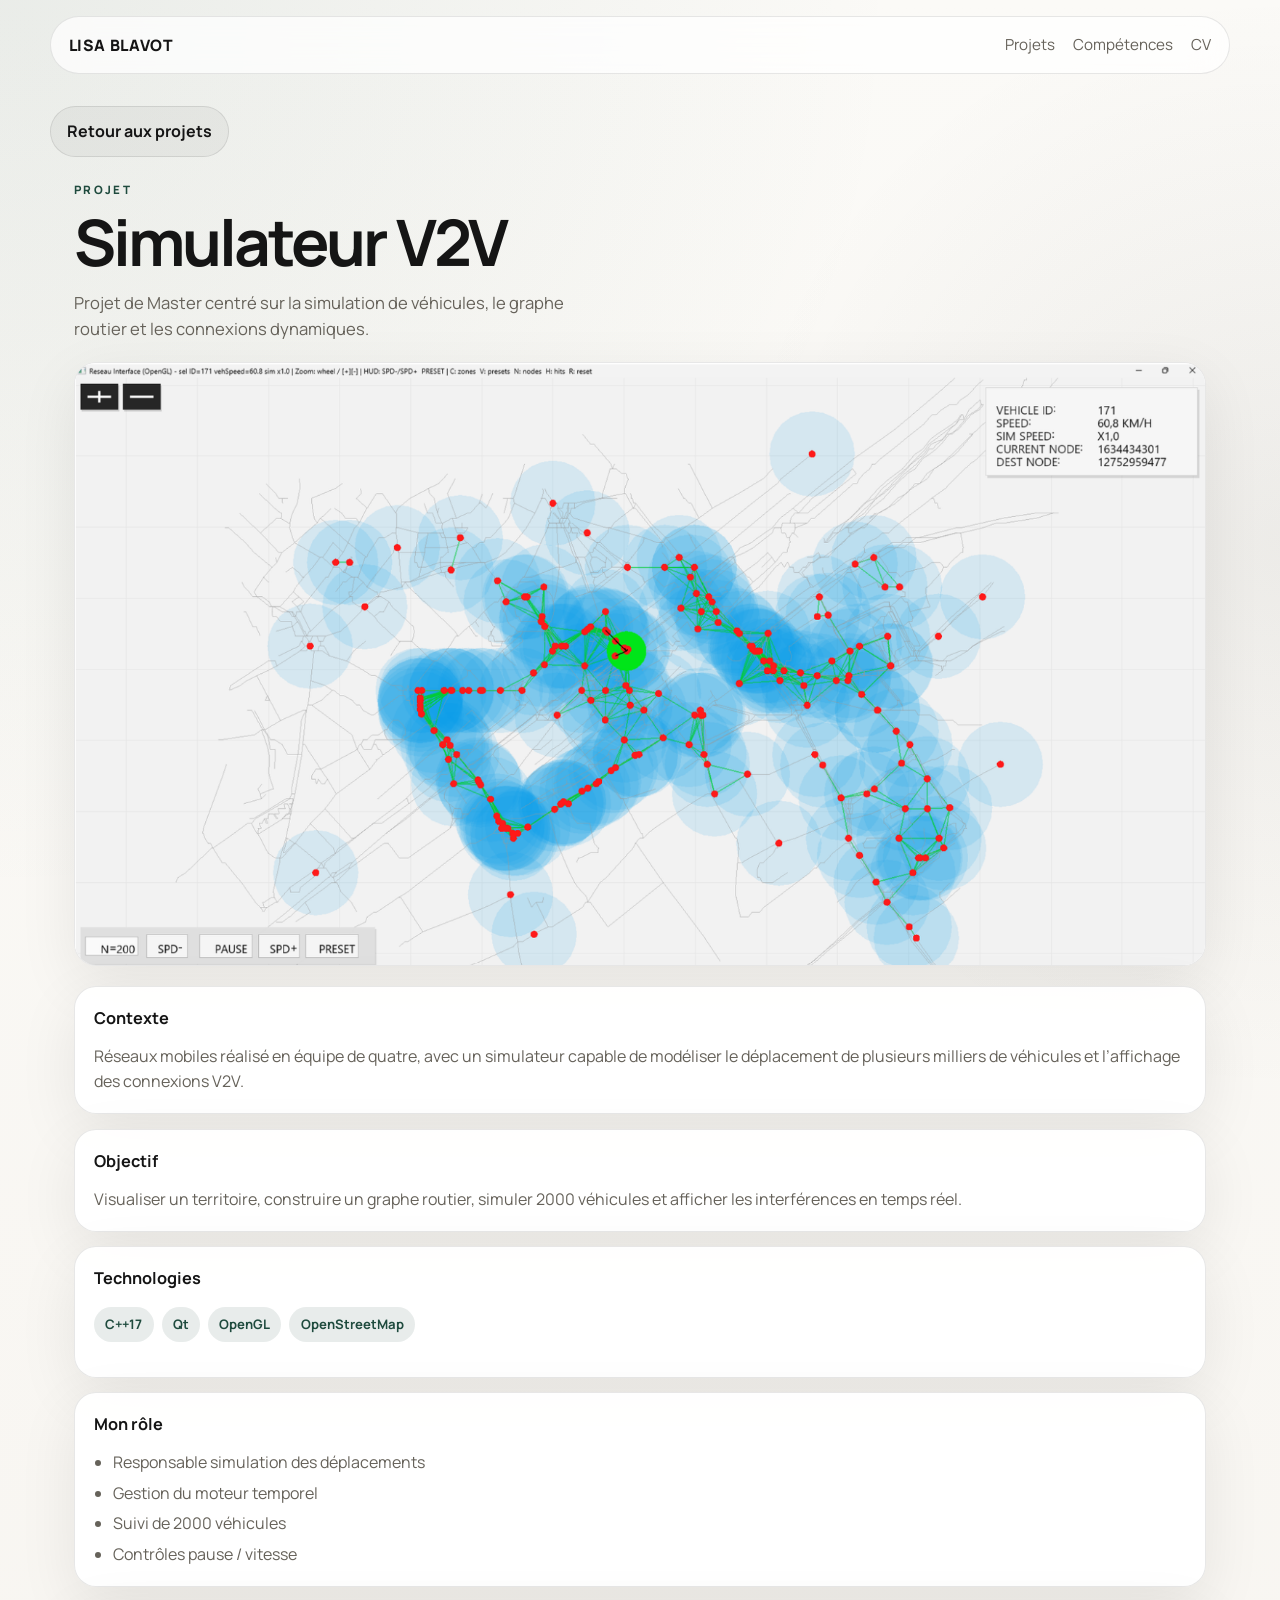
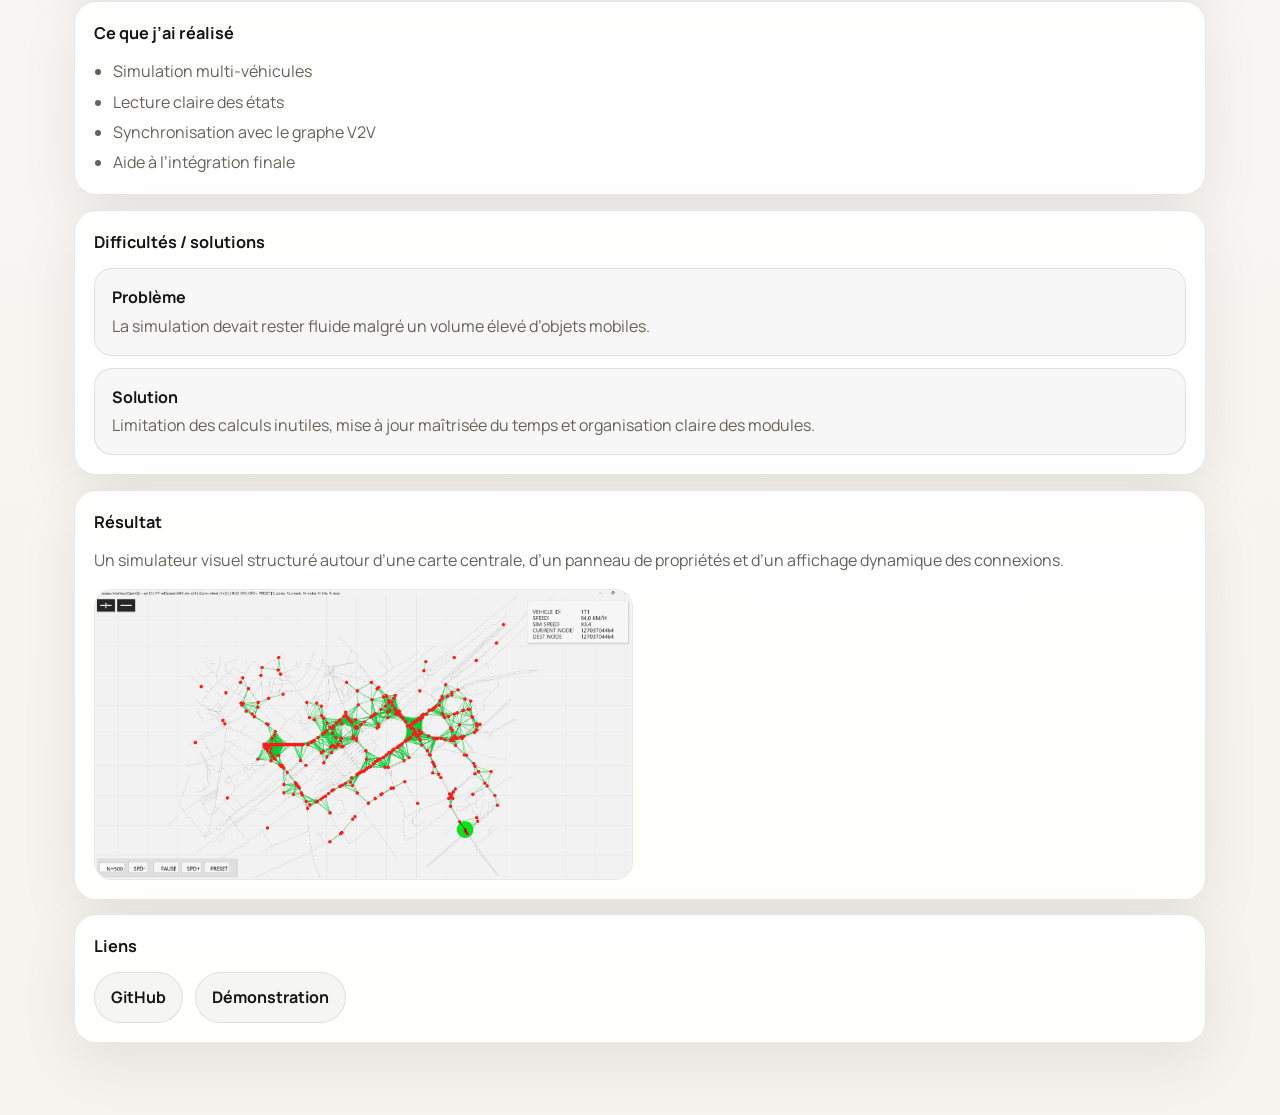
==== projet.html @ fcd6a961 "premier commit" ====
<!doctype html>
<html lang="fr">
  <head>
    <meta charset="UTF-8" />
    <meta name="viewport" content="width=device-width, initial-scale=1.0" />
    <meta
      name="description"
      content="Détail d'un projet du portfolio de Lisa Blavot."
    />
    <title>Projet | Lisa Blavot</title>
    <link rel="preconnect" href="https://fonts.googleapis.com" />
    <link rel="preconnect" href="https://fonts.gstatic.com" crossorigin />
    <link
      href="https://fonts.googleapis.com/css2?family=Manrope:wght@400;500;600;700;800&display=swap"
      rel="stylesheet"
    />
    <link rel="stylesheet" href="styles.css" />
    <script defer src="app.js"></script>
  </head>
  <body data-page="project">
    <header class="site-header">
      <a class="brand" href="index.html">Lisa Blavot</a>
      <nav
        class="site-nav site-nav--project"
        aria-label="Navigation secondaire"
      >
        <a href="index.html#projects">Projets</a>
        <a href="index.html#skills">Compétences</a>
        <a href="cv.html">CV</a>
      </nav>
    </header>

    <main class="section-shell project-shell" id="project-page">
      <div class="project-back reveal">
        <a class="back-link" href="index.html#projects">Retour aux projets</a>
      </div>

      <article class="project-detail">
        <div class="project-detail__header reveal">
          <p class="eyebrow">Projet</p>
          <h1 id="project-title"></h1>
          <p class="project-intro" id="project-intro"></p>
        </div>

        <figure class="project-hero reveal">
          <img id="project-hero-image" alt="Capture principale du projet" />
        </figure>

        <section class="detail-block reveal">
          <h2>Contexte</h2>
          <p id="project-context"></p>
        </section>

        <section class="detail-block reveal">
          <h2>Objectif</h2>
          <p id="project-objective"></p>
        </section>

        <section class="detail-block reveal">
          <h2>Technologies</h2>
          <div class="tag-row" id="project-tech"></div>
        </section>

        <section class="detail-block reveal">
          <h2>Mon rôle</h2>
          <ul class="compact-list" id="project-role"></ul>
        </section>

        <section class="detail-block reveal">
          <h2>Ce que j’ai réalisé</h2>
          <ul class="compact-list" id="project-achievements"></ul>
        </section>

        <section class="detail-block reveal">
          <h2>Difficultés / solutions</h2>
          <div class="problem-solution" id="project-problem"></div>
        </section>

        <section class="detail-block reveal">
          <h2>Résultat</h2>
          <p id="project-result"></p>
          <div class="gallery" id="project-gallery"></div>
          <p id="project-result-caption" class="project-result-caption"></p>
        </section>

        <section class="detail-block reveal">
          <h2>Liens</h2>
          <div class="project-links" id="project-links"></div>
        </section>
      </article>
    </main>
  </body>
</html>
---- styles.css ----
* {
  box-sizing: border-box;
}

:root {
  --bg: #f6f3ee;
  --surface: rgba(255, 255, 255, 0.8);
  --surface-strong: rgba(255, 255, 255, 0.94);
  --text: #151515;
  --muted: #66625a;
  --line: rgba(21, 21, 21, 0.1);
  --accent: #1f4b3e;
  --accent-soft: rgba(31, 75, 62, 0.1);
  --shadow: 0 18px 60px rgba(15, 15, 15, 0.08);
  --radius-xl: 28px;
  --radius-lg: 22px;
  --radius-md: 16px;
  --max: 1180px;
}

html {
  scroll-behavior: smooth;
}

body {
  margin: 0;
  color: var(--text);
  background:
    radial-gradient(circle at top left, rgba(31, 75, 62, 0.08), transparent 30%),
    radial-gradient(circle at right 20%, rgba(21, 21, 21, 0.06), transparent 22%),
    linear-gradient(180deg, #fbfaf7 0%, var(--bg) 100%);
  font-family: "Manrope", sans-serif;
  line-height: 1.55;
  min-height: 100vh;
}

body.no-scroll {
  overflow: hidden;
}

img {
  display: block;
  max-width: 100%;
}

a {
  color: inherit;
  text-decoration: none;
}

button,
a {
  -webkit-tap-highlight-color: transparent;
}

.section-shell {
  width: min(calc(100% - 2rem), var(--max));
  margin: 0 auto;
}

.site-header {
  width: min(calc(100% - 2rem), var(--max));
  margin: 1rem auto 0;
  padding: 1rem 1.1rem;
  border: 1px solid var(--line);
  border-radius: 999px;
  background: rgba(255, 255, 255, 0.72);
  backdrop-filter: blur(18px);
  display: flex;
  align-items: center;
  justify-content: space-between;
  gap: 1rem;
  position: sticky;
  top: 1rem;
  z-index: 20;
}

.brand {
  font-size: 0.98rem;
  font-weight: 800;
  letter-spacing: 0.04em;
  text-transform: uppercase;
}

.site-nav {
  display: flex;
  align-items: center;
  gap: 1.15rem;
  flex-wrap: wrap;
  justify-content: flex-end;
}

.site-nav a {
  color: var(--muted);
  font-size: 0.95rem;
  transition: color 160ms ease;
}

.site-nav a:hover,
.site-nav a:focus-visible,
.back-link:hover,
.back-link:focus-visible {
  color: var(--text);
}

.menu-toggle {
  display: none;
}

.hero {
  display: grid;
  grid-template-columns: minmax(0, 1.3fr) minmax(280px, 0.7fr);
  gap: 1.25rem;
  padding: 4rem 0 2.5rem;
  align-items: stretch;
}

.hero-copy,
.hero-panel,
.projects-grid,
.skills-grid,
.timeline,
.contact-links,
.project-detail,
.cv-card {
  background: transparent;
}

.hero-copy {
  padding: 3.2rem;
  border-radius: var(--radius-xl);
  background: linear-gradient(180deg, rgba(255, 255, 255, 0.86), rgba(255, 255, 255, 0.64));
  border: 1px solid var(--line);
  box-shadow: var(--shadow);
}

.eyebrow {
  margin: 0 0 0.7rem;
  text-transform: uppercase;
  letter-spacing: 0.2em;
  font-size: 0.72rem;
  color: var(--accent);
  font-weight: 800;
}

h1,
h2,
h3,
p {
  margin: 0;
}

.hero h1 {
  font-size: clamp(3rem, 6vw, 5.5rem);
  line-height: 0.94;
  letter-spacing: -0.05em;
}

.hero-lead,
.project-intro,
.cv-lead {
  margin-top: 1rem;
  max-width: 32rem;
  font-size: 1.04rem;
  color: var(--muted);
}

.hero-actions {
  display: flex;
  gap: 0.85rem;
  flex-wrap: wrap;
  margin-top: 1.7rem;
}

.button {
  display: inline-flex;
  align-items: center;
  justify-content: center;
  min-height: 3.05rem;
  padding: 0.85rem 1.2rem;
  border-radius: 999px;
  border: 1px solid transparent;
  font-weight: 700;
  transition:
    transform 160ms ease,
    background 160ms ease,
    border-color 160ms ease,
    box-shadow 160ms ease;
}

.button:hover,
.button:focus-visible {
  transform: translateY(-1px);
}

.button-primary {
  background: var(--text);
  color: white;
  box-shadow: 0 12px 32px rgba(15, 15, 15, 0.16);
}

.button-secondary {
  background: rgba(255, 255, 255, 0.86);
  color: var(--text);
  border-color: var(--line);
}

.hero-panel {
  display: grid;
  gap: 1rem;
}

.hero-panel__card,
.project-card,
.skill-card,
.timeline-item,
.contact-card,
.project-hero,
.detail-block,
.cv-block,
.cv-card {
  border-radius: var(--radius-lg);
  border: 1px solid var(--line);
  background: var(--surface-strong);
  box-shadow: var(--shadow);
}

.hero-panel__card {
  padding: 1.45rem;
}

.hero-panel__card--accent {
  background: linear-gradient(180deg, rgba(31, 75, 62, 0.08), rgba(255, 255, 255, 0.95));
}

.hero-panel__card--photo {
  padding: 0;
  overflow: hidden;
  aspect-ratio: 1/1;
}

.hero-panel__card--photo img {
  width: 100%;
  height: 100%;
  object-fit: cover;
}

.panel-label {
  font-size: 0.78rem;
  text-transform: uppercase;
  letter-spacing: 0.18em;
  color: var(--muted);
  margin-bottom: 0.9rem;
  font-weight: 800;
}

.panel-text {
  color: var(--muted);
}

.panel-tags {
  list-style: none;
  padding: 0;
  margin: 0;
  display: flex;
  flex-wrap: wrap;
  gap: 0.55rem;
}

.panel-tags li,
.tag,
.mini-tag {
  padding: 0.45rem 0.7rem;
  border-radius: 999px;
  background: var(--accent-soft);
  color: var(--accent);
  font-size: 0.82rem;
  font-weight: 700;
}

section {
  padding: 1.25rem 0 0;
}

.section-heading {
  margin-bottom: 1rem;
}

.section-heading h2 {
  font-size: clamp(1.5rem, 3vw, 2.35rem);
  letter-spacing: -0.03em;
}

.projects-grid {
  display: grid;
  grid-template-columns: repeat(3, minmax(0, 1fr));
  gap: 1rem;
}

.project-card {
  overflow: hidden;
}

.project-card__media {
  aspect-ratio: 16 / 10;
  background: linear-gradient(160deg, rgba(31, 75, 62, 0.13), rgba(21, 21, 21, 0.05));
}

.project-card__body {
  padding: 1.1rem;
}

.project-card__title {
  font-size: 1.08rem;
  margin-bottom: 0.45rem;
}

.project-card__desc {
  color: var(--muted);
  font-size: 0.96rem;
  min-height: 3rem;
}

.tag-row {
  display: flex;
  flex-wrap: wrap;
  gap: 0.5rem;
  margin: 0.95rem 0 1rem;
}

.project-card__actions {
  display: flex;
  justify-content: flex-start;
}

.project-card__button,
.back-link,
.project-link,
.print-link {
  display: inline-flex;
  align-items: center;
  justify-content: center;
  min-height: 2.7rem;
  padding: 0.75rem 1rem;
  border-radius: 999px;
  background: rgba(21, 21, 21, 0.04);
  border: 1px solid var(--line);
  font-weight: 700;
}

.project-link--button {
  appearance: none;
  cursor: pointer;
  font: inherit;
}

.skills-grid {
  display: grid;
  grid-template-columns: repeat(3, minmax(0, 1fr));
  gap: 1rem;
}

.skill-card {
  padding: 1.2rem;
}

.skill-card h3,
.detail-block h2,
.cv-block h2 {
  font-size: 1.02rem;
  margin-bottom: 0.8rem;
}

.skill-tags {
  display: flex;
  flex-wrap: wrap;
  gap: 0.5rem;
}

/* --- Section "Au-delà du code" --- */

.section-lead {
  margin-top: 1rem;
  max-width: 38rem;
  font-size: 1.04rem;
  color: var(--muted);
}

.learnings-grid {
  display: grid;
  grid-template-columns: repeat(3, minmax(0, 1fr));
  gap: 1rem;
  margin-top: 1.5rem;
}

.learning-card {
  border-radius: var(--radius-lg);
  border: 1px solid var(--line);
  background: var(--surface-strong);
  box-shadow: var(--shadow);
  padding: 1.4rem;
  display: flex;
  flex-direction: column;
  gap: 0.6rem;
  transition:
    transform 160ms ease,
    box-shadow 160ms ease;
}

.learning-card:hover,
.learning-card:focus-within {
  transform: translateY(-2px);
}

.learning-card__step {
  display: flex;
  align-items: center;
  gap: 0.6rem;
}

.learning-card__step::after {
  content: "";
  flex: 1;
  height: 1px;
  background: var(--line);
}

.learning-card__num {
  font-weight: 800;
  color: var(--accent);
  background: var(--accent-soft);
  border-radius: 999px;
  padding: 0.3rem 0.7rem;
  font-size: 0.85rem;
  font-variant-numeric: tabular-nums;
  white-space: nowrap;
}

.learning-card__title {
  font-size: 1.02rem;
  font-weight: 700;
}

.learning-card__text {
  color: var(--muted);
  font-size: 0.96rem;
}

.learning-card__context {
  margin-top: auto;
  display: flex;
  flex-wrap: wrap;
  gap: 0.5rem;
}

.learnings-note {
  margin-top: 1.5rem;
  padding: 1.45rem;
  border-radius: var(--radius-lg);
  border: 1px solid var(--line);
  background: linear-gradient(180deg, rgba(31, 75, 62, 0.08), rgba(255, 255, 255, 0.95));
  box-shadow: var(--shadow);
}

.learning-card:nth-child(1) { animation-delay: 0ms; }
.learning-card:nth-child(2) { animation-delay: 80ms; }
.learning-card:nth-child(3) { animation-delay: 160ms; }
.learning-card:nth-child(4) { animation-delay: 240ms; }

.timeline {
  display: grid;
  gap: 0.85rem;
  position: relative;
}

.timeline::before,
.mini-timeline::before {
  content: "";
  position: absolute;
  left: 14px;
  top: 0.15rem;
  bottom: 0.15rem;
  width: 1px;
  background: var(--line);
}

.timeline-item,
.mini-timeline-item {
  position: relative;
  padding: 1rem 1rem 1rem 3rem;
}

.timeline-item::before,
.mini-timeline-item::before {
  content: "";
  position: absolute;
  left: 8px;
  top: 1.35rem;
  width: 13px;
  height: 13px;
  border-radius: 50%;
  background: var(--accent);
  box-shadow: 0 0 0 5px rgba(31, 75, 62, 0.1);
}

.timeline-year,
.mini-year {
  font-weight: 800;
  color: var(--accent);
  margin-bottom: 0.2rem;
}

.timeline-title,
.mini-title {
  font-weight: 700;
}

.timeline-school,
.mini-school {
  color: var(--muted);
}

.contact-links {
  display: grid;
  grid-template-columns: repeat(3, minmax(0, 1fr));
  gap: 1rem;
}

.contact-card {
  padding: 1.25rem;
  display: flex;
  justify-content: space-between;
  align-items: center;
  gap: 1rem;
}

.contact-card__label {
  font-weight: 800;
  margin-bottom: 0.25rem;
}

.contact-card__meta {
  color: var(--muted);
  font-size: 0.95rem;
}

.site-footer {
  padding: 2rem 0 3rem;
  color: var(--muted);
  font-size: 0.92rem;
}

.project-shell,
.cv-shell {
  padding: 2rem 0 3rem;
}

.project-detail {
  padding: 1.5rem;
}

.project-detail__header {
  margin-bottom: 1.25rem;
}

.project-detail__header h1,
.cv-card h1 {
  font-size: clamp(2.2rem, 5vw, 4rem);
  line-height: 1;
  letter-spacing: -0.05em;
}

.project-hero {
  overflow: hidden;
  margin: 1rem 0 1.25rem;
}

.project-hero img,
.gallery img {
  width: 100%;
  height: 100%;
  object-fit: cover;
}

.detail-block {
  padding: 1.2rem;
  margin-top: 0.9rem;
}

.detail-block p,
.compact-list,
.problem-solution,
.cv-block p {
  color: var(--muted);
}

.compact-list {
  padding-left: 1.15rem;
  margin: 0;
}

.compact-list li + li {
  margin-top: 0.35rem;
}

.problem-solution {
  display: grid;
  gap: 0.75rem;
}

.ps-card {
  padding: 1rem 1.05rem;
  border-radius: 18px;
  background: rgba(21, 21, 21, 0.03);
  border: 1px solid var(--line);
}

.ps-card strong {
  display: block;
  margin-bottom: 0.25rem;
  color: var(--text);
}

.gallery {
  display: grid;
  grid-template-columns: repeat(2, minmax(0, 1fr));
  gap: 0.85rem;
  margin-top: 1rem;
}

.gallery figure {
  margin: 0;
  border-radius: 18px;
  overflow: hidden;
  border: 1px solid var(--line);
  background: var(--surface);
}

.project-result-caption {
  margin: 0.9rem 0 0;
  font-size: 0.97rem;
  line-height: 1.6;
}

.project-links {
  display: flex;
  flex-wrap: wrap;
  gap: 0.75rem;
}

.video-modal {
  position: fixed;
  inset: 0;
  z-index: 60;
  display: grid;
  place-items: center;
  padding: 1rem;
}

.video-modal[hidden] {
  display: none;
}

.video-modal__backdrop {
  position: absolute;
  inset: 0;
  background: rgba(10, 10, 10, 0.62);
  backdrop-filter: blur(10px);
}

.video-modal__dialog {
  position: relative;
  width: min(100%, 980px);
  max-height: calc(100vh - 2rem);
  overflow: auto;
  border-radius: 28px;
  border: 1px solid rgba(255, 255, 255, 0.18);
  background: rgba(255, 255, 255, 0.95);
  box-shadow: 0 30px 120px rgba(0, 0, 0, 0.35);
  padding: 1rem;
}

.video-modal__header {
  display: flex;
  align-items: flex-start;
  justify-content: space-between;
  gap: 1rem;
  margin-bottom: 1rem;
}

.video-modal__header h2 {
  font-size: clamp(1.4rem, 2vw, 2rem);
  letter-spacing: -0.03em;
}

.video-modal__close {
  appearance: none;
  border: 1px solid var(--line);
  background: rgba(21, 21, 21, 0.05);
  border-radius: 999px;
  padding: 0.75rem 1rem;
  font: inherit;
  font-weight: 700;
  cursor: pointer;
}

.video-modal__video {
  display: block;
  width: 100%;
  max-height: min(68vh, 640px);
  background: #000;
  border-radius: 20px;
}

.video-modal__description {
  margin-top: 1rem;
  color: var(--muted);
  font-size: 0.94rem;
  line-height: 1.5;
}

.video-modal__description p {
  margin: 0 0 0.7rem;
}

.video-modal__description p:last-child {
  margin-bottom: 0;
}

.video-modal__description strong {
  color: var(--text);
  font-weight: 700;
}

.video-modal__hint {
  margin-top: 0.85rem;
  color: var(--muted);
  font-size: 0.92rem;
}

.cv-card {
  padding: 1.5rem;
}

.cv-topbar {
  display: flex;
  justify-content: space-between;
  align-items: flex-start;
  gap: 1rem;
  padding-bottom: 1.25rem;
  border-bottom: 1px solid var(--line);
}

.cv-grid {
  display: grid;
  grid-template-columns: repeat(2, minmax(0, 1fr));
  gap: 1rem;
  padding-top: 1.25rem;
}

.cv-block {
  padding: 1.15rem;
}

.mini-timeline {
  position: relative;
  padding-left: 0.05rem;
}

.mini-timeline-item {
  padding-bottom: 0.9rem;
}

.contact-links--compact {
  grid-template-columns: 1fr;
}

.reveal {
  animation: fade-up 600ms ease both;
}

.reveal:nth-child(2) {
  animation-delay: 80ms;
}

.reveal:nth-child(3) {
  animation-delay: 120ms;
}

.reveal:nth-child(4) {
  animation-delay: 160ms;
}

.reveal:nth-child(5) {
  animation-delay: 200ms;
}

@keyframes fade-up {
  from {
    opacity: 0;
    transform: translateY(10px);
  }
  to {
    opacity: 1;
    transform: translateY(0);
  }
}

@media (max-width: 1024px) {
  .hero,
  .projects-grid,
  .skills-grid,
  .learnings-grid,
  .contact-links,
  .cv-grid,
  .gallery {
    grid-template-columns: 1fr 1fr;
  }

  .hero {
    grid-template-columns: 1fr;
  }
}

@media (max-width: 780px) {
  .site-header {
    border-radius: 24px;
    padding: 1rem;
    align-items: flex-start;
  }

  .menu-toggle {
    display: inline-flex;
    align-items: center;
    justify-content: center;
    min-height: 2.6rem;
    padding: 0.6rem 0.95rem;
    border-radius: 999px;
    border: 1px solid var(--line);
    background: rgba(255, 255, 255, 0.9);
    font-weight: 700;
  }

  .site-nav {
    display: none;
    width: 100%;
    flex-direction: column;
    align-items: flex-start;
    gap: 0.85rem;
    padding-top: 0.6rem;
  }

  .site-nav.is-open {
    display: flex;
  }

  .hero-copy {
    padding: 1.5rem;
  }

  .projects-grid,
  .skills-grid,
  .contact-links,
  .gallery,
  .cv-grid {
    grid-template-columns: 1fr;
  }

  .cv-topbar {
    flex-direction: column;
  }

  .project-detail {
    padding: 1rem;
  }
}
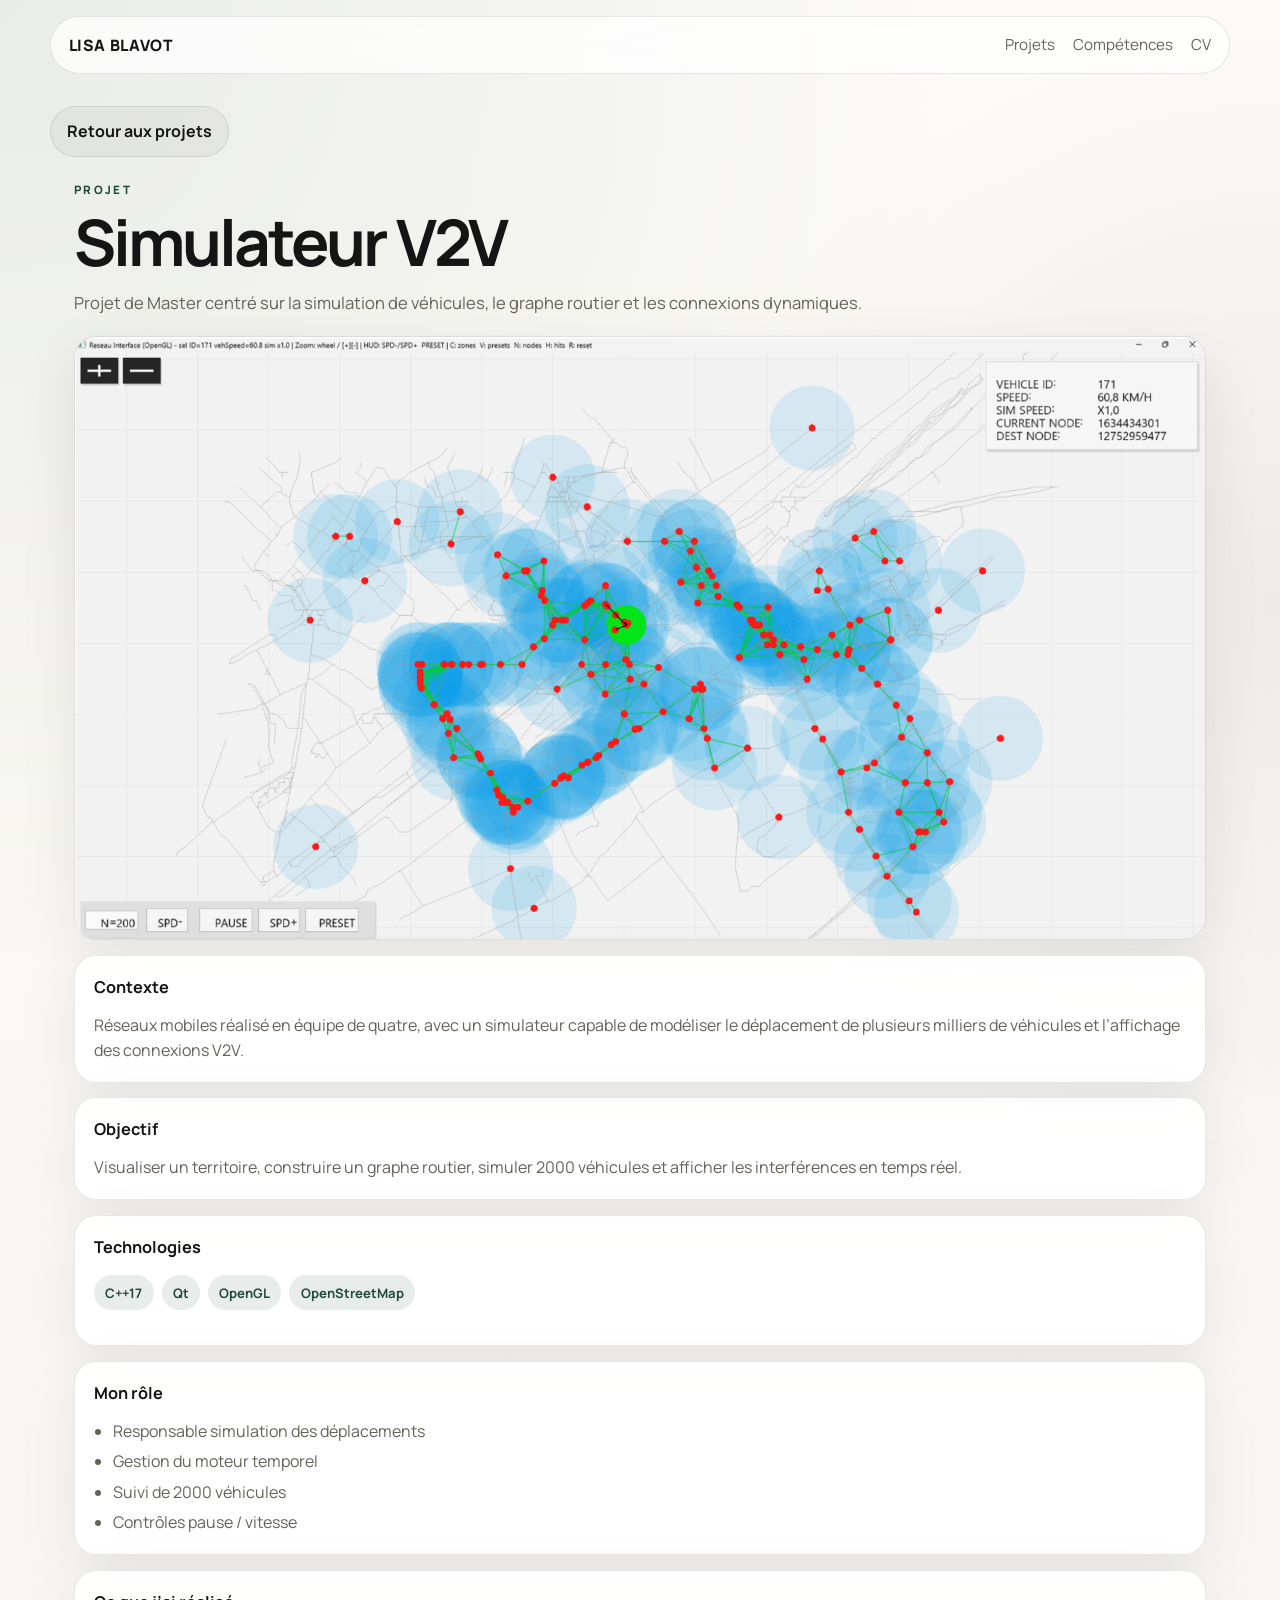
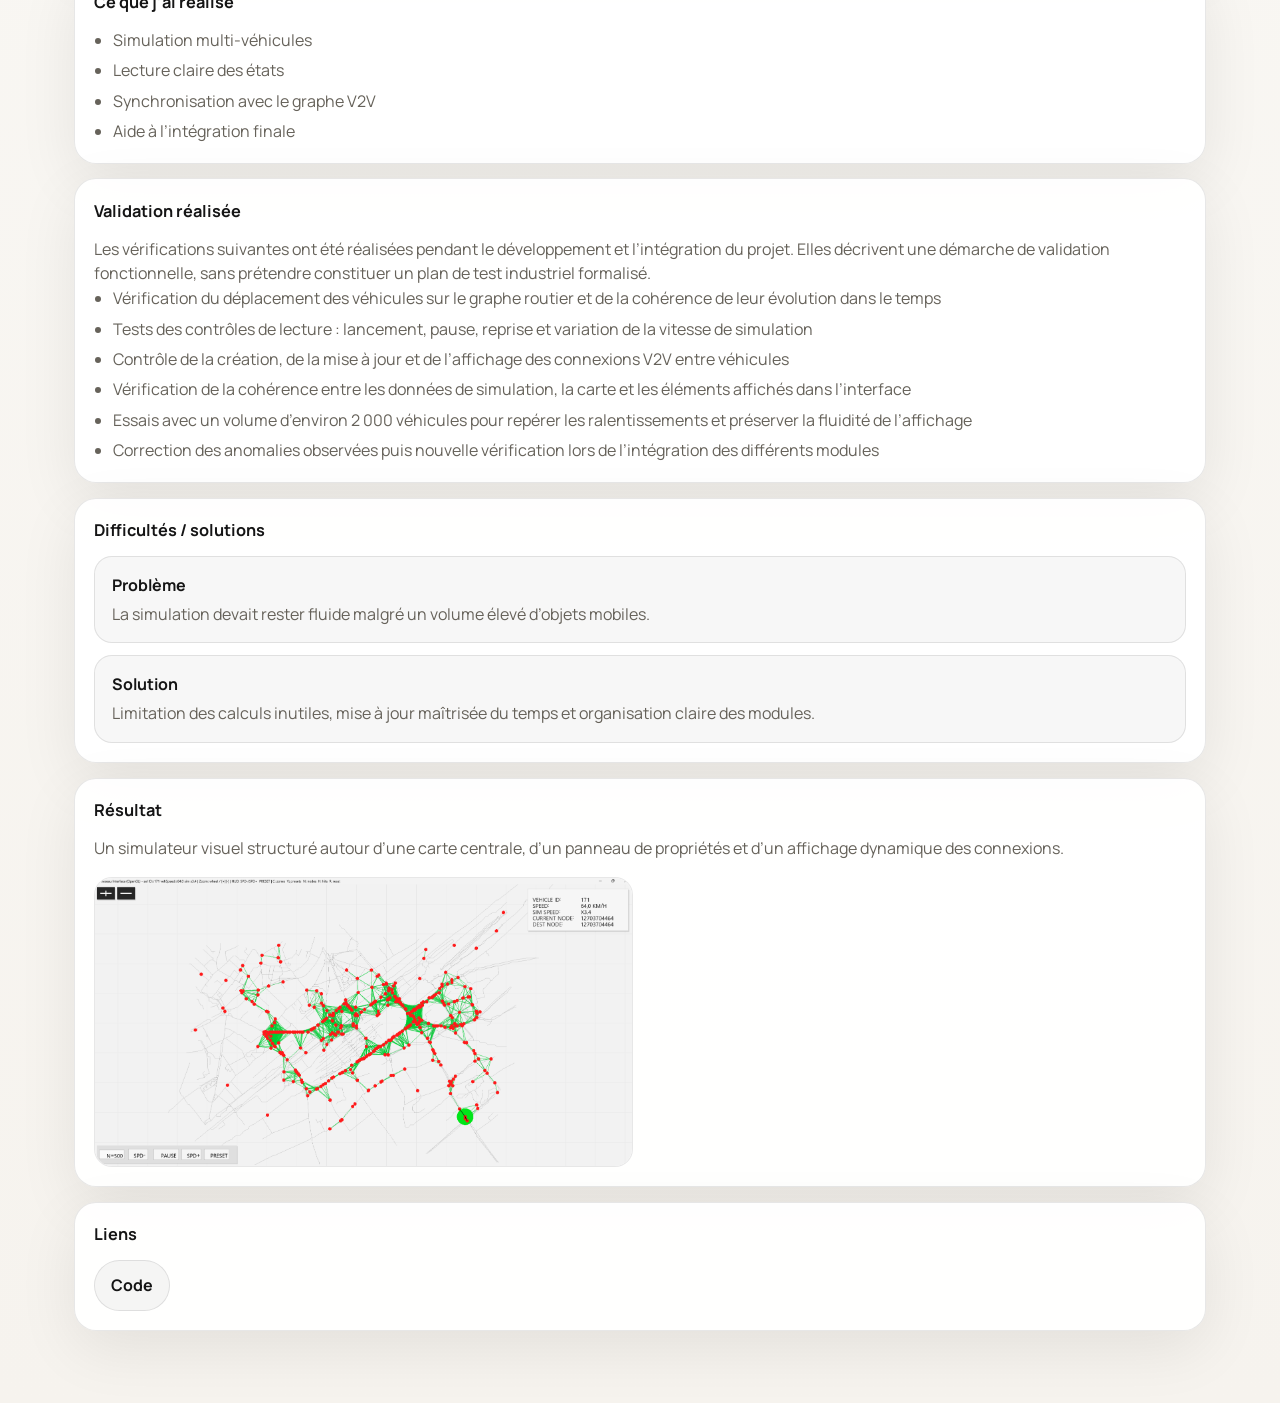
==== commit f57ee306: "amélioration de la présenation du portoflio" ====
--- a/projet.html
+++ b/projet.html
@@ -26,7 +26,7 @@
       >
         <a href="index.html#projects">Projets</a>
         <a href="index.html#skills">Compétences</a>
-        <a href="cv.html">CV</a>
+        <a href="images/cv.pdf" target="_blank" rel="noopener">CV</a>
       </nav>
     </header>
 
@@ -71,6 +71,12 @@
           <ul class="compact-list" id="project-achievements"></ul>
         </section>
 
+        <section class="detail-block reveal" id="project-validation-block" hidden>
+          <h2>Validation réalisée</h2>
+          <p id="project-validation-note"></p>
+          <ul class="compact-list" id="project-validation"></ul>
+        </section>
+
         <section class="detail-block reveal">
           <h2>Difficultés / solutions</h2>
           <div class="problem-solution" id="project-problem"></div>
--- a/styles.css
+++ b/styles.css
@@ -160,9 +160,12 @@
 .project-intro,
 .cv-lead {
   margin-top: 1rem;
-  max-width: 32rem;
   font-size: 1.04rem;
   color: var(--muted);
+}
+
+.hero-lead {
+  max-width: none;
 }
 
 .hero-actions {
@@ -306,6 +309,24 @@
   background: linear-gradient(160deg, rgba(31, 75, 62, 0.13), rgba(21, 21, 21, 0.05));
 }
 
+.project-card__media img {
+  width: 100%;
+  height: 100%;
+  object-fit: cover;
+}
+
+.project-card[data-project-slug="erp-comptabilite-analytique"] {
+  order: 1;
+}
+
+.project-card[data-project-slug="v2v-simulateur"] {
+  order: 2;
+}
+
+.project-card[data-project-slug="archiweb-coach-sportif"] {
+  order: 3;
+}
+
 .project-card__body {
   padding: 1.1rem;
 }
@@ -388,7 +409,7 @@
 
 .learnings-grid {
   display: grid;
-  grid-template-columns: repeat(3, minmax(0, 1fr));
+  grid-template-columns: repeat(2, minmax(0, 1fr));
   gap: 1rem;
   margin-top: 1.5rem;
 }
@@ -397,8 +418,8 @@
   border-radius: var(--radius-lg);
   border: 1px solid var(--line);
   background: var(--surface-strong);
-  box-shadow: var(--shadow);
-  padding: 1.4rem;
+  box-shadow: 0 10px 30px rgba(15, 15, 15, 0.05);
+  padding: 1.25rem 1.35rem;
   display: flex;
   flex-direction: column;
   gap: 0.6rem;
@@ -444,6 +465,7 @@
 .learning-card__text {
   color: var(--muted);
   font-size: 0.96rem;
+  max-width: 52ch;
 }
 
 .learning-card__context {
@@ -454,12 +476,23 @@
 }
 
 .learnings-note {
-  margin-top: 1.5rem;
-  padding: 1.45rem;
+  width: 100%;
+  margin: 1.5rem 0 0;
+  padding: 1.5rem 1.6rem;
   border-radius: var(--radius-lg);
-  border: 1px solid var(--line);
-  background: linear-gradient(180deg, rgba(31, 75, 62, 0.08), rgba(255, 255, 255, 0.95));
-  box-shadow: var(--shadow);
+  border: 1px solid rgba(31, 75, 62, 0.3);
+  background: var(--accent);
+  box-shadow: 0 16px 38px rgba(31, 75, 62, 0.18);
+}
+
+.learnings-note .panel-label {
+  color: rgba(255, 255, 255, 0.72);
+}
+
+.learnings-note .panel-text {
+  width: 100%;
+  max-width: none;
+  color: white;
 }
 
 .learning-card:nth-child(1) { animation-delay: 0ms; }
@@ -572,7 +605,9 @@
 
 .project-hero {
   overflow: hidden;
-  margin: 1rem 0 1.25rem;
+  margin: 1rem 0 0.35rem;
+  background: transparent;
+  line-height: 0;
 }
 
 .project-hero img,
@@ -580,6 +615,7 @@
   width: 100%;
   height: 100%;
   object-fit: cover;
+  display: block;
 }
 
 .detail-block {
